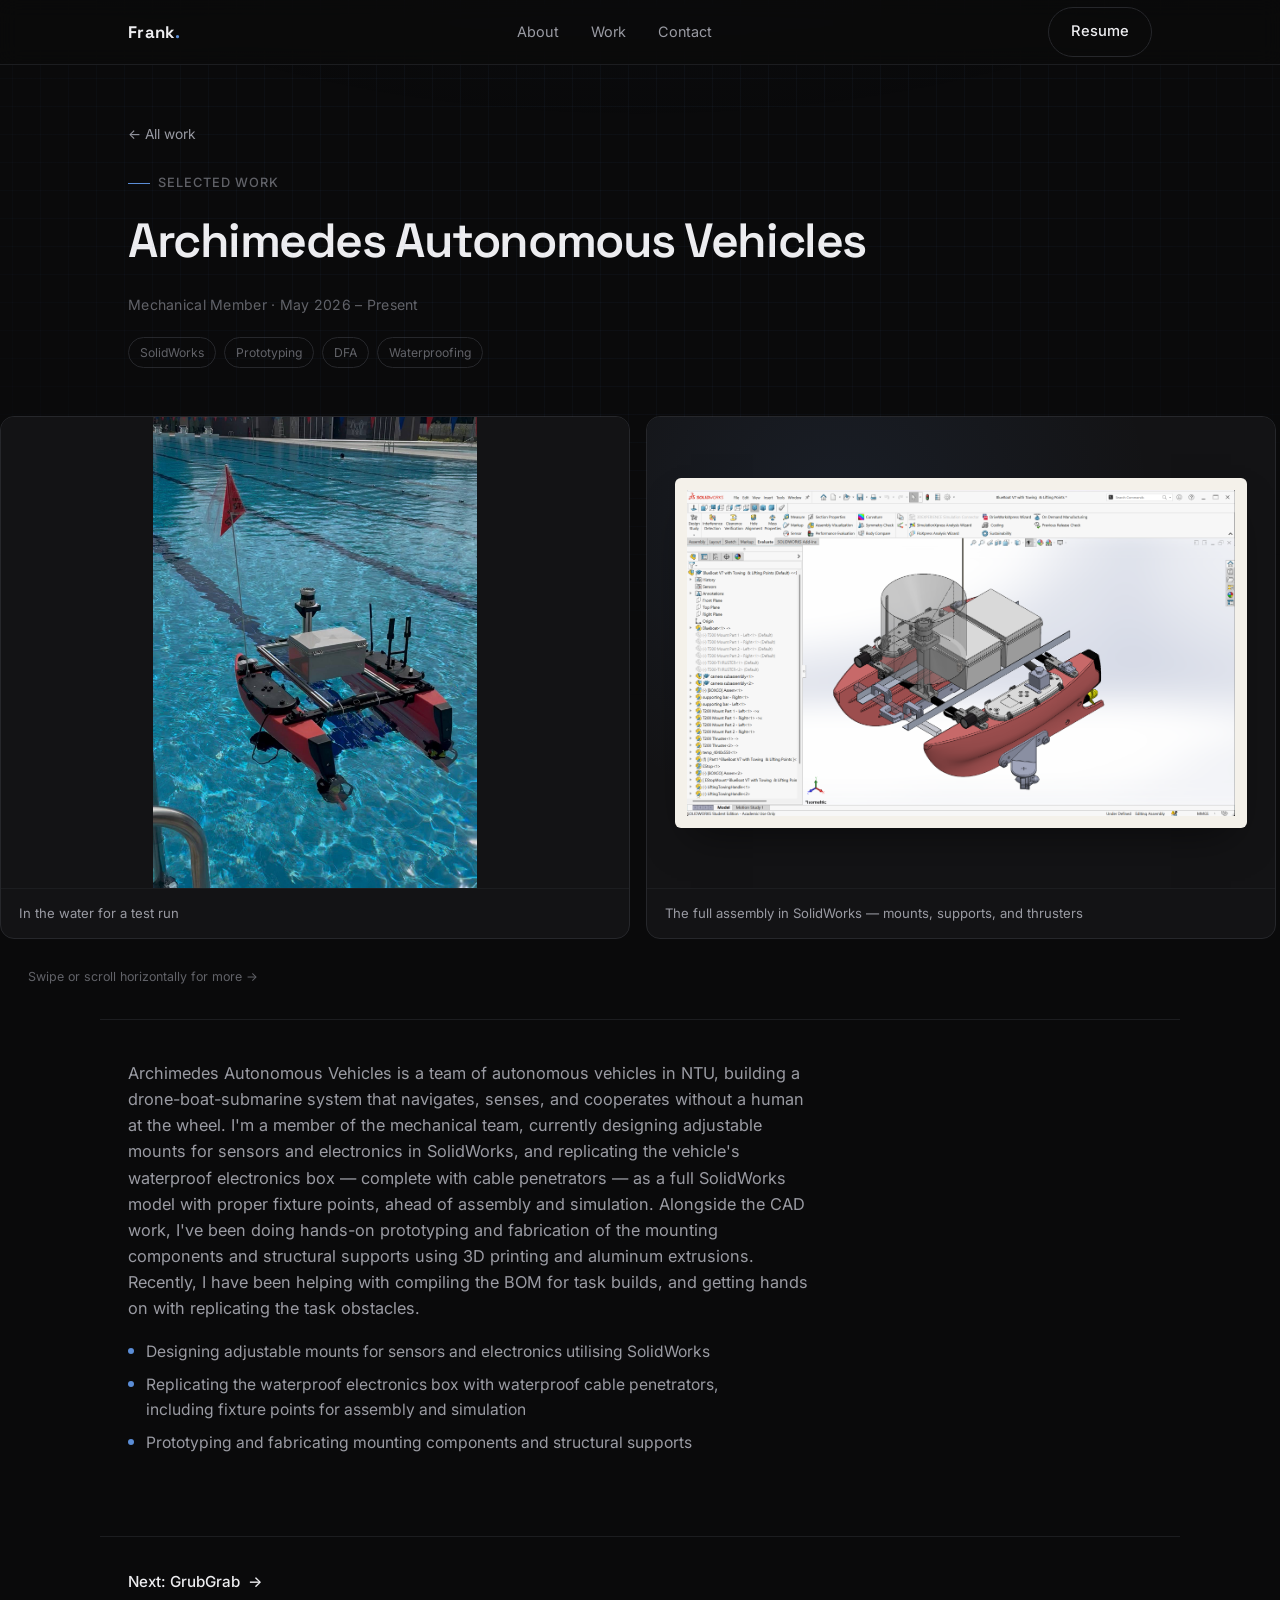
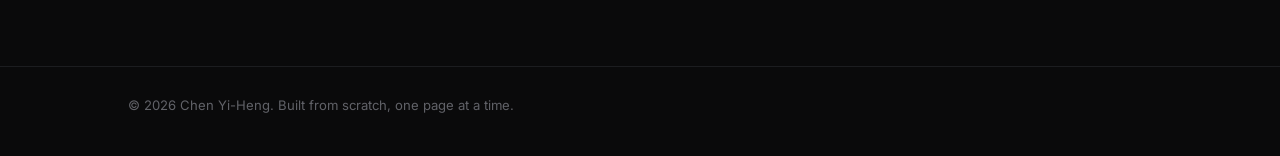
==== work/archimedes-aav.html @ 30d4025e "Initial commit: clean deployable copy of the portfolio site Contains only files actually referenced " ====
<!DOCTYPE html>
<html lang="en">
<head>
<meta charset="UTF-8">
<meta name="viewport" content="width=device-width, initial-scale=1.0">
<title>Chen Yi-Heng — AAV</title>
<meta name="description" content="Archimedes Autonomous Vehicles: mechanical design for an autonomous surface vehicle at NTU.">
<link rel="icon" type="image/svg+xml" href="../assets/img/favicon.svg">
<link rel="preconnect" href="https://fonts.googleapis.com">
<link rel="preconnect" href="https://fonts.gstatic.com" crossorigin>
<link href="https://fonts.googleapis.com/css2?family=Space+Grotesk:wght@400;500;600;700&family=Inter:wght@400;500;600&display=swap" rel="stylesheet">
<link rel="stylesheet" href="../assets/css/style.css">
</head>
<body>

<div class="bg-layer">
  <div class="grain"></div>
  <div class="spotlight"></div>
</div>
<div class="custom-cursor" id="customCursor"></div>

<header class="site-header">
  <div class="wrap header-inner">
    <a class="logo" href="../index.html">Frank<span class="logo-dot">.</span></a>
    <nav class="nav">
      <a href="../index.html#about">About</a>
      <a href="../index.html#work">Work</a>
      <a href="../index.html#contact">Contact</a>
    </nav>
    <a class="btn btn-ghost nav-cta" href="../assets/files/Chen-YiHeng-Resume.pdf" target="_blank" rel="noopener">Resume</a>
  </div>
</header>

<main>

  <section class="detail-hero wrap">
    <a class="back-link" href="../index.html#work">← All work</a>
    <p class="section-label">Selected Work</p>
    <h1>Archimedes Autonomous Vehicles</h1>
    <span class="project-meta">Mechanical Member · May 2026 – Present</span>
    <div class="project-tags">
      <span>SolidWorks</span><span>Prototyping</span><span>DFA</span><span>Waterproofing</span>
    </div>
  </section>

  <section class="gallery-section">
    <div class="gallery">
      <figure class="gallery-item is-portrait">
        <div class="gallery-media"><img src="../assets/img/aav-1-photo.jpg" alt="Archimedes autonomous surface vehicle floating in a test pool" loading="lazy"></div>
        <figcaption class="gallery-caption">In the water for a test run</figcaption>
      </figure>
      <figure class="gallery-item is-diagram">
        <div class="gallery-media"><img src="../assets/img/aav-2-solidworks.png" alt="SolidWorks assembly of the Archimedes vehicle with the feature tree showing designed mounts and supports" loading="lazy"></div>
        <figcaption class="gallery-caption">The full assembly in SolidWorks — mounts, supports, and thrusters</figcaption>
      </figure>
    </div>
  </section>
  <p class="gallery-hint">Swipe or scroll horizontally for more →</p>

  <section class="detail-body wrap">
    <p>
      Archimedes Autonomous Vehicles is a team of autonomous vehicles in NTU, building a
      drone-boat-submarine system that navigates, senses, and cooperates without a human
      at the wheel. I'm a member of the mechanical team, currently designing adjustable
      mounts for sensors and electronics in SolidWorks, and replicating the vehicle's
      waterproof electronics box — complete with cable penetrators — as a full SolidWorks
      model with proper fixture points, ahead of assembly and simulation. Alongside the
      CAD work, I've been doing hands-on prototyping and fabrication of the mounting
      components and structural supports using 3D printing and aluminum extrusions.
      Recently, I have been helping with compiling the BOM for task builds, and getting
      hands on with replicating the task obstacles.
    </p>
    <ul class="project-points">
      <li>Designing adjustable mounts for sensors and electronics utilising SolidWorks</li>
      <li>Replicating the waterproof electronics box with waterproof cable penetrators, including fixture points for assembly and simulation</li>
      <li>Prototyping and fabricating mounting components and structural supports</li>
    </ul>
  </section>

  <nav class="detail-nav wrap">
    <a href="grubgrab.html">Next: GrubGrab <span class="arrow">→</span></a>
  </nav>

</main>

<footer class="site-footer">
  <div class="wrap footer-inner">
    <p>&copy; 2026 Chen Yi-Heng. Built from scratch, one page at a time.</p>
  </div>
</footer>

<script src="../assets/js/main.js"></script>
</body>
</html>
---- assets/css/style.css ----
/* ---------------------------------------------------
   Tokens
--------------------------------------------------- */
:root{
  --bg: #0a0a0b;
  --bg-alt: #131315;
  --surface: #17181b;
  --surface-hover: #1d1e22;
  --border: #26272b;
  --border-soft: #1c1d20;

  --text: #ededf0;
  --text-muted: #9a9ba3;
  --text-faint: #616268;

  --accent: #5b8dd6;
  --accent-bright: #78a5e8;
  --on-accent: #f5f8fd;
  --accent-soft: rgba(91, 141, 214, 0.12);
  --accent-line: rgba(91, 141, 214, 0.35);

  --font-head: "Space Grotesk", "Inter", system-ui, sans-serif;
  --font-body: "Inter", system-ui, -apple-system, sans-serif;

  --wrap: 1080px;
  --radius: 14px;
}

/* ---------------------------------------------------
   Reset
--------------------------------------------------- */
*, *::before, *::after{ box-sizing: border-box; }
/* No CSS scroll-behavior: smooth here — it fights the JS-driven snap in
   main.js (both would try to animate the scroll position at once). Anchor
   links and the magnetic Work-section snap are both handled in JS instead,
   via scrollIntoView, so there's a single source of scroll animation. */
body{
  margin: 0;
  background: var(--bg);
  color: var(--text);
  font-family: var(--font-body);
  font-size: 16px;
  line-height: 1.6;
  -webkit-font-smoothing: antialiased;
}
img{ max-width: 100%; display: block; }
a{ color: inherit; text-decoration: none; }
h1, h2, h3, h4{ font-family: var(--font-head); margin: 0; font-weight: 600; }
p{ margin: 0; }
ul{ margin: 0; padding: 0; list-style: none; }

.wrap{
  max-width: var(--wrap);
  margin: 0 auto;
  padding: 0 28px;
}

.text-muted{ color: var(--text-muted); font-weight: 400; }

/* Background layer: grid + spotlight glow, isolated into their own
   stacking context so nothing they do (blend modes, opacity, transforms)
   can ever paint above real page content. Every box/panel is opaque and
   comes later in the DOM, so it always covers this layer completely. */
.bg-layer{
  position: fixed;
  inset: 0;
  z-index: 0;
  isolation: isolate;
  pointer-events: none;
}

.grain{
  position: fixed;
  inset: -10vh -10vw;
  pointer-events: none;
  will-change: transform;
  background:
    repeating-linear-gradient(to right, rgba(91,141,214,0.045) 0, rgba(91,141,214,0.045) 1px, transparent 1px, transparent 28px),
    repeating-linear-gradient(to bottom, rgba(91,141,214,0.045) 0, rgba(91,141,214,0.045) 1px, transparent 1px, transparent 28px),
    radial-gradient(ellipse 80% 50% at 50% -10%, rgba(91,141,214,0.05), transparent 60%),
    radial-gradient(ellipse 60% 40% at 100% 100%, rgba(91,141,214,0.035), transparent 60%);
  mask-image: radial-gradient(ellipse 70% 60% at 50% 20%, #000 40%, transparent 92%);
  -webkit-mask-image: radial-gradient(ellipse 70% 60% at 50% 20%, #000 40%, transparent 92%);
}

/* soft light that follows the pointer, illuminating the grid beneath it.
   Wrapped with .grain in an isolated, z-index:0 background layer (see
   .bg-layer) so plain alpha compositing — not a blend mode — decides what
   shows through: any opaque box painted after it in the DOM simply covers
   it, no exceptions. */
.spotlight{
  position: fixed;
  inset: 0;
  pointer-events: none;
  opacity: 0;
  transition: opacity 0.4s ease;
  background: radial-gradient(
    circle 150px at var(--sx, 50%) var(--sy, 30%),
    rgba(133, 176, 234, 0.14),
    rgba(133, 176, 234, 0.05) 45%,
    transparent 72%
  );
}
.spotlight.is-active{ opacity: 1; }

/* ---------------------------------------------------
   Header
--------------------------------------------------- */
.site-header{
  position: sticky;
  top: 0;
  z-index: 50;
  backdrop-filter: blur(10px);
  background: rgba(10, 10, 11, 0.7);
  border-bottom: 1px solid var(--border-soft);
  transition: background 0.2s ease;
}
.site-header.is-scrolled{
  background: rgba(10, 10, 11, 0.92);
}
.header-inner{
  display: flex;
  align-items: center;
  justify-content: space-between;
  height: 64px;
}
.logo{
  font-family: var(--font-head);
  font-weight: 700;
  font-size: 1.05rem;
  letter-spacing: 0.02em;
  transition: opacity 0.15s ease;
}
.logo:hover{ opacity: 0.8; }
.logo:active{ opacity: 0.6; }
.logo-dot{ color: var(--accent); }

.nav{
  display: flex;
  gap: 32px;
}
.nav a{
  font-size: 0.9rem;
  color: var(--text-muted);
  transition: color 0.15s ease;
}
.nav a:hover{ color: var(--text); }
.nav a:active{ opacity: 0.6; }

.nav-cta{ font-size: 0.85rem; padding: 8px 16px; }

/* ---------------------------------------------------
   Buttons
--------------------------------------------------- */
.btn{
  display: inline-flex;
  align-items: center;
  justify-content: center;
  padding: 12px 22px;
  border-radius: 999px;
  font-size: 0.92rem;
  font-weight: 500;
  border: 1px solid transparent;
  transition: all 0.18s ease;
  white-space: nowrap;
}
.btn-primary{
  background: var(--accent);
  color: var(--on-accent);
}
.btn-primary:hover{
  background: var(--accent-bright);
  transform: translateY(-1px);
}
.btn-ghost{
  border-color: var(--border);
  color: var(--text);
}
.btn-ghost:hover{
  border-color: var(--accent-line);
  background: var(--accent-soft);
}
/* Feedback fires the instant the button is pressed, not on release —
   overrides the hover lift so pressing reads as pressing down, not up. */
.btn:active{
  transform: scale(0.96);
  transition: transform 100ms ease-out;
}

/* ---------------------------------------------------
   Hero
--------------------------------------------------- */
.hero{
  position: relative;
  z-index: 1;
  min-height: 100svh;
  min-height: 100vh;
  display: grid;
  grid-template-columns: 1.15fr 0.85fr;
  gap: 56px;
  align-items: center;
  padding: 96px 28px 120px;
}

.scroll-cue{
  position: absolute;
  left: 50%;
  bottom: 36px;
  transform: translateX(-50%);
  width: 26px;
  height: 42px;
  border: 1.5px solid var(--border);
  border-radius: 999px;
  display: flex;
  justify-content: center;
  padding-top: 8px;
  transition: border-color 0.2s ease, transform 100ms ease-out;
}
.scroll-cue:hover{ border-color: var(--accent-line); }
.scroll-cue:active{ transform: translateX(-50%) scale(0.9); }
.scroll-cue span{
  width: 4px;
  height: 8px;
  border-radius: 999px;
  background: var(--accent);
  animation: scroll-cue-drop 1.8s ease-in-out infinite;
}
@keyframes scroll-cue-drop{
  0%{ transform: translateY(0); opacity: 1; }
  70%{ transform: translateY(14px); opacity: 0; }
  71%{ transform: translateY(0); opacity: 0; }
  100%{ transform: translateY(0); opacity: 1; }
}
@media (max-width: 640px){
  .scroll-cue{ display: none; }
}
.eyebrow{
  font-size: 0.8rem;
  letter-spacing: 0.08em;
  text-transform: uppercase;
  color: var(--accent);
  margin-bottom: 18px;
  font-weight: 500;
}
.eyebrow::before, .section-label::before{
  content: "";
  display: inline-block;
  width: 0;
  height: 1px;
  margin-right: 0;
  background: var(--accent);
  vertical-align: middle;
  transition: width 0.7s cubic-bezier(0.16, 1, 0.3, 1), margin-right 0.7s cubic-bezier(0.16, 1, 0.3, 1);
}
.eyebrow.is-visible::before, .section-label.is-visible::before{
  width: 22px;
  margin-right: 8px;
}
.hero-text h1{
  font-size: clamp(2.4rem, 5vw, 3.6rem);
  line-height: 1.08;
  /* Tracking tightens as text gets larger — the same -0.01em that suits a
     small heading reads too loose at display size. */
  letter-spacing: -0.03em;
  margin-bottom: 22px;
}
.hero-lede{
  color: var(--text-muted);
  font-size: 1.08rem;
  max-width: 46ch;
  margin-bottom: 34px;
}
.hero-actions{
  display: flex;
  gap: 14px;
  flex-wrap: wrap;
}

.hero-media{
  position: relative;
  justify-self: center;
}
.hero-frame{
  width: min(320px, 60vw);
  aspect-ratio: 4 / 5;
  border-radius: var(--radius);
  overflow: hidden;
  border: 1px solid var(--border);
  background: var(--surface);
  box-shadow: 0 30px 60px -20px rgba(0,0,0,0.6);
}
.hero-frame img{
  width: 100%;
  height: 100%;
  object-fit: cover;
  filter: grayscale(15%) contrast(1.04);
}
.hero-tag{
  position: absolute;
  bottom: -16px;
  left: -16px;
  background: var(--surface);
  border: 1px solid var(--border);
  padding: 8px 16px;
  border-radius: 999px;
  font-size: 0.78rem;
  color: var(--text-muted);
  letter-spacing: 0.03em;
}

/* ---------------------------------------------------
   Sections (shared)
--------------------------------------------------- */
.section{
  position: relative;
  z-index: 1;
  padding: 88px 0;
  border-top: 1px solid var(--border-soft);
}
.section-label{
  font-size: 0.8rem;
  letter-spacing: 0.08em;
  text-transform: uppercase;
  color: var(--text-faint);
  margin-bottom: 14px;
  font-weight: 500;
}
.section-title{
  font-size: clamp(1.6rem, 3vw, 2.1rem);
  letter-spacing: -0.015em;
  margin-bottom: 44px;
}

/* ---------------------------------------------------
   About
--------------------------------------------------- */
.about-grid{
  display: grid;
  grid-template-columns: 1.4fr 1fr;
  gap: 60px;
  margin-bottom: 48px;
}
.about-copy p{
  color: var(--text-muted);
  margin-bottom: 18px;
  font-size: 1.02rem;
}
.about-copy p:last-child{ margin-bottom: 0; }

.about-facts{
  display: grid;
  grid-template-columns: 1fr 1fr;
  gap: 1px;
  background: var(--border-soft);
  border: 1px solid var(--border-soft);
  border-radius: var(--radius);
  overflow: hidden;
  align-content: start;
  align-self: start;
}
.fact{
  background: var(--bg);
  padding: 22px 20px;
  display: flex;
  flex-direction: column;
  gap: 6px;
}
.fact-value{
  font-family: var(--font-head);
  font-size: 1.7rem;
  font-weight: 700;
  color: var(--accent);
}
.fact-unit{
  font-size: 1rem;
  color: var(--text-muted);
  font-weight: 500;
}
.fact-label{
  font-size: 0.82rem;
  color: var(--text-muted);
}

.skills{
  display: flex;
  flex-wrap: wrap;
  gap: 10px;
}
.skill-tag{
  font-size: 0.82rem;
  color: var(--text-muted);
  border: 1px solid var(--border);
  padding: 7px 14px;
  border-radius: 999px;
  background: var(--surface);
}

/* ---------------------------------------------------
   Project meta / tags / points
   Shared primitives used by both the homepage scene cards (.scene-text
   .project-meta etc.) and the subpage detail-hero/detail-body sections —
   not tied to any one layout, so they live outside both.
--------------------------------------------------- */
.project-meta{
  font-size: 0.8rem;
  color: var(--text-faint);
  letter-spacing: 0.02em;
}
.project-points{
  display: flex;
  flex-direction: column;
  gap: 8px;
}
.project-points li{
  position: relative;
  padding-left: 18px;
  font-size: 0.9rem;
  color: var(--text-muted);
}
.project-points li::before{
  content: "";
  position: absolute;
  left: 0;
  top: 0.55em;
  width: 6px;
  height: 6px;
  border-radius: 50%;
  background: var(--accent);
}
.project-tags{
  display: flex;
  flex-wrap: wrap;
  gap: 8px;
  margin-top: 4px;
}
.project-tags span{
  font-size: 0.76rem;
  color: var(--text-faint);
  border: 1px solid var(--border);
  padding: 5px 11px;
  border-radius: 999px;
}

/* ---------------------------------------------------
   Work scenes (homepage) + Contact
   Each project gets its own full-height "beat" as you scroll, but the
   image itself stays contained in a normal, bordered panel — same width
   and edge-margin as every other element on the site (via .wrap) — so
   sizing stays consistent and predictable regardless of the source
   image's aspect ratio, instead of an edge-to-edge crop that varies.
--------------------------------------------------- */
.work-intro{
  padding-bottom: 40px;
}

.scenes{
  display: flex;
  flex-direction: column;
}

.scene{
  position: relative;
  min-height: min(100svh, 760px);
  min-height: min(100vh, 760px);
  display: flex;
  align-items: center;
  border-top: 1px solid var(--border-soft);
}

.scene-row{
  position: relative;
  z-index: 1;
  display: grid;
  grid-template-columns: 1.05fr 1fr;
  gap: 64px;
  align-items: center;
  padding-top: 64px;
  padding-bottom: 64px;
  pointer-events: none;
}
.scene-row-reverse{ direction: rtl; }
.scene-row-reverse > *{ direction: ltr; }

.scene-media{
  position: relative;
  aspect-ratio: 4 / 3;
  border-radius: var(--radius);
  overflow: hidden;
  border: 1px solid var(--border);
  background: var(--bg-alt);
  box-shadow: 0 30px 60px -24px rgba(0,0,0,0.55);
}
.scene-media img{
  width: 100%;
  height: 100%;
  object-fit: cover;
  will-change: transform;
}
.scene-media.is-diagram{
  display: flex;
  align-items: center;
  justify-content: center;
  padding: 32px;
  background:
    radial-gradient(circle at 30% 20%, rgba(91,141,214,0.09), transparent 55%),
    var(--bg-alt);
}
.scene-media.is-diagram img{
  width: auto;
  height: auto;
  max-width: 100%;
  max-height: 100%;
  object-fit: contain;
  border-radius: 6px;
  background: #f4f1ea;
  padding: 12px;
  box-shadow: 0 20px 40px -16px rgba(0,0,0,0.5);
}

.scene-text{
  display: flex;
  flex-direction: column;
  gap: 14px;
}
.scene-index{
  font-family: var(--font-head);
  font-size: 0.8rem;
  letter-spacing: 0.08em;
  color: var(--accent);
}
.scene-index-row{
  display: flex;
  align-items: center;
  gap: 12px;
}
.current-badge{
  display: inline-flex;
  align-items: center;
  gap: 6px;
  font-size: 0.72rem;
  font-weight: 600;
  letter-spacing: 0.04em;
  text-transform: uppercase;
  color: var(--accent-bright);
  border: 1px solid var(--accent-line);
  background: var(--accent-soft);
  padding: 4px 10px;
  border-radius: 999px;
}
.current-badge::before{
  content: "";
  width: 6px;
  height: 6px;
  border-radius: 50%;
  background: var(--accent-bright);
}
.scene-title{
  font-size: clamp(1.7rem, 3.4vw, 2.4rem);
  line-height: 1.08;
  letter-spacing: -0.02em;
}
.scene-text .project-meta{
  font-size: 0.85rem;
}
.scene-hook{
  font-size: 1.05rem;
  line-height: 1.55;
  color: var(--text);
  max-width: 48ch;
  margin: 4px 0 2px;
}
.scene-text .project-tags{ margin-top: 2px; }

/* The button is the only clickable part of a Work card — not the whole
   card — so hovering/scrolling past the rest of the blurb can never leave
   the custom cursor stuck in its "hovering a link" state. */
.scene-cta{
  display: inline-flex;
  align-items: center;
  gap: 8px;
  align-self: flex-start;
  margin-top: 10px;
  padding: 10px 20px;
  border-radius: 999px;
  border: 1px solid var(--border);
  background: var(--surface);
  font-size: 0.88rem;
  font-weight: 500;
  color: var(--text);
  /* .scene-row sets pointer-events:none so the rest of the card is
     click-through; this is the one child that opts back in. */
  pointer-events: auto;
  transition: border-color 0.2s ease, background 0.2s ease, transform 100ms ease-out;
}
.scene-cta:hover{
  border-color: var(--accent-line);
  background: var(--accent-soft);
}
.scene-cta:hover .arrow{ transform: translateX(3px); }
.scene-cta:active{ transform: scale(0.96); }
.scene-cta .arrow{ display: inline-block; transition: transform 0.2s ease; }

.scene-contact{
  align-items: center;
  justify-content: center;
  border-top: 1px solid var(--border-soft);
}
.scene-contact .scene-content{
  display: flex;
  flex-direction: column;
  align-items: flex-start;
  width: 100%;
}

@media (max-width: 860px){
  .scene-row{
    grid-template-columns: 1fr;
    padding-top: 48px;
    padding-bottom: 48px;
    gap: 28px;
  }
  .scene-row-reverse{ direction: ltr; }
}
@media (max-width: 640px){
  .scene{ min-height: auto; }
  .scene-media{ aspect-ratio: 4 / 3; }
}

/* ---------------------------------------------------
   Contact
--------------------------------------------------- */
.section-contact{ padding-bottom: 120px; }
.contact-lede{
  color: var(--text-muted);
  max-width: 50ch;
  margin-bottom: 36px;
  font-size: 1.02rem;
}
.contact-links{
  display: grid;
  grid-template-columns: repeat(2, 1fr);
  gap: 1px;
  background: var(--border-soft);
  border: 1px solid var(--border-soft);
  border-radius: var(--radius);
  overflow: hidden;
}
.contact-link{
  background: var(--bg);
  padding: 28px 24px;
  display: flex;
  flex-direction: column;
  gap: 8px;
  transition: background 0.2s ease, transform 100ms ease-out;
}
.contact-link:hover{ background: var(--surface); }
.contact-link:active{ background: var(--surface-hover); transform: scale(0.98); }
.contact-label{
  font-size: 0.76rem;
  text-transform: uppercase;
  letter-spacing: 0.06em;
  color: var(--text-faint);
}
.contact-value{
  font-size: 1rem;
  color: var(--text);
  font-weight: 500;
  overflow-wrap: break-word;
  word-break: break-word;
}

/* ---------------------------------------------------
   Project detail pages
--------------------------------------------------- */
.back-link{
  display: inline-flex;
  align-items: center;
  gap: 6px;
  font-size: 0.86rem;
  color: var(--text-muted);
  margin-bottom: 28px;
  transition: color 0.15s ease;
}
.back-link:hover{ color: var(--accent); }
.back-link:active{ opacity: 0.6; }

.detail-hero{
  padding-top: 56px;
  padding-bottom: 48px;
}
.detail-hero .section-label{ margin-bottom: 10px; }
.detail-hero h1{
  font-size: clamp(2rem, 4.4vw, 3rem);
  letter-spacing: -0.03em;
  margin-bottom: 14px;
}
.detail-hero .project-meta{
  font-size: 0.88rem;
  display: block;
  margin-bottom: 20px;
}
.detail-hero .project-tags{ margin-top: 4px; }

.gallery-section{
  padding: 0 0 8px;
}
.gallery{
  display: flex;
  overflow-x: auto;
  scroll-snap-type: x proximity;
  gap: 16px;
  padding: 0 28px 20px;
  scrollbar-width: thin;
  scrollbar-color: var(--border) transparent;
  -webkit-overflow-scrolling: touch;
}
.gallery::-webkit-scrollbar{ height: 8px; }
.gallery::-webkit-scrollbar-track{ background: transparent; }
.gallery::-webkit-scrollbar-thumb{ background: var(--border); border-radius: 999px; }

.gallery-item{
  flex: 0 0 auto;
  width: min(720px, 82vw, 70vh);
  scroll-snap-align: start;
  margin: 0;
  border: 1px solid var(--border);
  border-radius: var(--radius);
  overflow: hidden;
  background: var(--bg-alt);
  display: flex;
  flex-direction: column;
}
.gallery-item .gallery-media{
  position: relative;
  aspect-ratio: 4 / 3;
  overflow: hidden;
  display: flex;
  align-items: center;
  justify-content: center;
  background: var(--bg-alt);
}
.gallery-item.is-diagram .gallery-media{
  background:
    radial-gradient(circle at 30% 20%, rgba(91,141,214,0.09), transparent 55%),
    var(--bg-alt);
  padding: 28px;
}
.gallery-item img, .gallery-item video{
  width: 100%;
  height: 100%;
  object-fit: cover;
}
.gallery-item.is-diagram img{
  width: auto;
  height: auto;
  max-width: 100%;
  max-height: 100%;
  object-fit: contain;
  border-radius: 6px;
  background: #f4f1ea;
  padding: 12px;
  box-shadow: 0 20px 40px -16px rgba(0,0,0,0.5);
}
/* Portrait photos: cover would crop the top/bottom off a tall shot, so
   scale it down to fit the 4:3 frame in full instead of cropping it. */
.gallery-item.is-portrait img{
  width: auto;
  height: auto;
  max-width: 100%;
  max-height: 100%;
  object-fit: contain;
}
/* Video: its aspect ratio rarely matches the 4:3 frame either, and cover
   was cropping the top and bottom off — scale it down to fit in full. */
.gallery-item.is-video video{
  width: auto;
  height: auto;
  max-width: 100%;
  max-height: 100%;
  object-fit: contain;
}
.gallery-caption{
  padding: 14px 18px;
  font-size: 0.82rem;
  color: var(--text-muted);
  border-top: 1px solid var(--border-soft);
}

.gallery-hint{
  padding: 0 28px;
  font-size: 0.78rem;
  color: var(--text-faint);
  margin-bottom: 32px;
}

.detail-body{
  padding-top: 40px;
  padding-bottom: 24px;
  border-top: 1px solid var(--border-soft);
}
.detail-body p{
  color: var(--text-muted);
  font-size: 1.02rem;
  margin-bottom: 18px;
  max-width: 68ch;
}
.detail-body .project-points{
  max-width: 60ch;
  margin: 8px 0 32px;
}
.detail-body .project-points li{
  font-size: 0.98rem;
}

.detail-placeholder{
  border: 1px dashed var(--border);
  border-radius: var(--radius);
  padding: 32px;
  color: var(--text-faint);
  font-size: 0.9rem;
  max-width: 60ch;
  margin-bottom: 32px;
}

.detail-nav{
  padding-top: 32px;
  padding-bottom: 72px;
  border-top: 1px solid var(--border-soft);
  margin-top: 24px;
}
.detail-nav a{
  display: inline-flex;
  align-items: center;
  gap: 8px;
  font-size: 0.95rem;
  color: var(--text);
  font-weight: 500;
}
.detail-nav a:hover{ color: var(--accent); }
.detail-nav a:active{ opacity: 0.6; }
.detail-nav .arrow{ transition: transform 0.2s ease; }
.detail-nav a:hover .arrow{ transform: translateX(3px); }

@media (max-width: 640px){
  .gallery-item{ width: 88vw; }
  .detail-hero{ padding: 40px 20px 36px; }
}

/* ---------------------------------------------------
   Footer
--------------------------------------------------- */
.site-footer{
  border-top: 1px solid var(--border-soft);
  padding: 28px 0 40px;
}
.footer-inner{
  display: flex;
  justify-content: space-between;
  flex-wrap: wrap;
  gap: 8px;
  font-size: 0.82rem;
  color: var(--text-faint);
}

/* ---------------------------------------------------
   Custom cursor
--------------------------------------------------- */
.custom-cursor{
  --cx: -100px;
  --cy: -100px;
  position: fixed;
  top: 0;
  left: 0;
  width: 18px;
  height: 18px;
  margin: -9px 0 0 -9px;
  border-radius: 50%;
  border: 1.5px solid var(--accent);
  pointer-events: none;
  z-index: 9999;
  opacity: 0;
  /* position tracks the pointer 1:1 with no easing — only size/opacity
     transition, so the ring never visibly lags behind the real cursor */
  transform: translate(var(--cx), var(--cy));
  transition: opacity 0.25s ease, width 0.18s ease, height 0.18s ease, margin 0.18s ease, background 0.2s ease, border-color 0.2s ease;
}
.custom-cursor.is-active{ opacity: 1; }
.custom-cursor.is-hover{
  width: 32px;
  height: 32px;
  margin: -16px 0 0 -16px;
  background: var(--accent-soft);
}
.custom-cursor.is-down{
  width: 14px;
  height: 14px;
  margin: -7px 0 0 -7px;
}

html.has-custom-cursor, html.has-custom-cursor body,
html.has-custom-cursor a, html.has-custom-cursor button{
  cursor: none;
}

/* ---------------------------------------------------
   Responsive
--------------------------------------------------- */
@media (max-width: 860px){
  .hero{
    grid-template-columns: 1fr;
    padding-top: 64px;
    text-align: left;
  }
  .hero-media{ justify-self: start; order: -1; margin-bottom: 8px; }
  .hero-frame{ width: min(240px, 50vw); }

  .about-grid{ grid-template-columns: 1fr; gap: 32px; }
  .about-facts{ grid-template-columns: 1fr 1fr; }

  .contact-links{ grid-template-columns: 1fr; }

  .nav{ display: none; }
}

@media (max-width: 520px){
  .header-inner{ height: 58px; }
  .hero{ padding: 48px 20px 80px; }
  .wrap{ padding: 0 20px; }
  .about-facts{ grid-template-columns: 1fr 1fr; }
}

/* ---------------------------------------------------
   Reduced motion
   A gentler equivalent, not nothing: the parallax, spotlight, grid drift,
   magnetic scroll-snap, and slide-up reveals are all gated off in main.js.
   What's left here is the pure-CSS looping/animated bits those JS checks
   can't reach directly.
--------------------------------------------------- */
@media (prefers-reduced-motion: reduce){
  .scroll-cue span{ animation: none; opacity: 1; }
  .eyebrow::before, .section-label::before{ transition: none; }
}

/* The header is the only translucent/blurred surface on the site — make it
   frostier/solid and drop the blur instead of just disabling it outright. */
@media (prefers-reduced-transparency: reduce){
  .site-header{
    backdrop-filter: none;
    background: var(--bg);
  }
  .site-header.is-scrolled{ background: var(--bg); }
}

/* Boost the token values everything else already reads from, rather than
   rewriting every bordered surface individually: hairline borders and
   faint/muted text are the two things this theme relies on most, and both
   are already routed through these custom properties everywhere. */
@media (prefers-contrast: more){
  :root{
    --border: #4a4c54;
    --border-soft: #34363c;
    --text-muted: #c8c9ce;
    --text-faint: #a3a4ab;
  }
  .site-header{ border-bottom-width: 1.5px; }
}
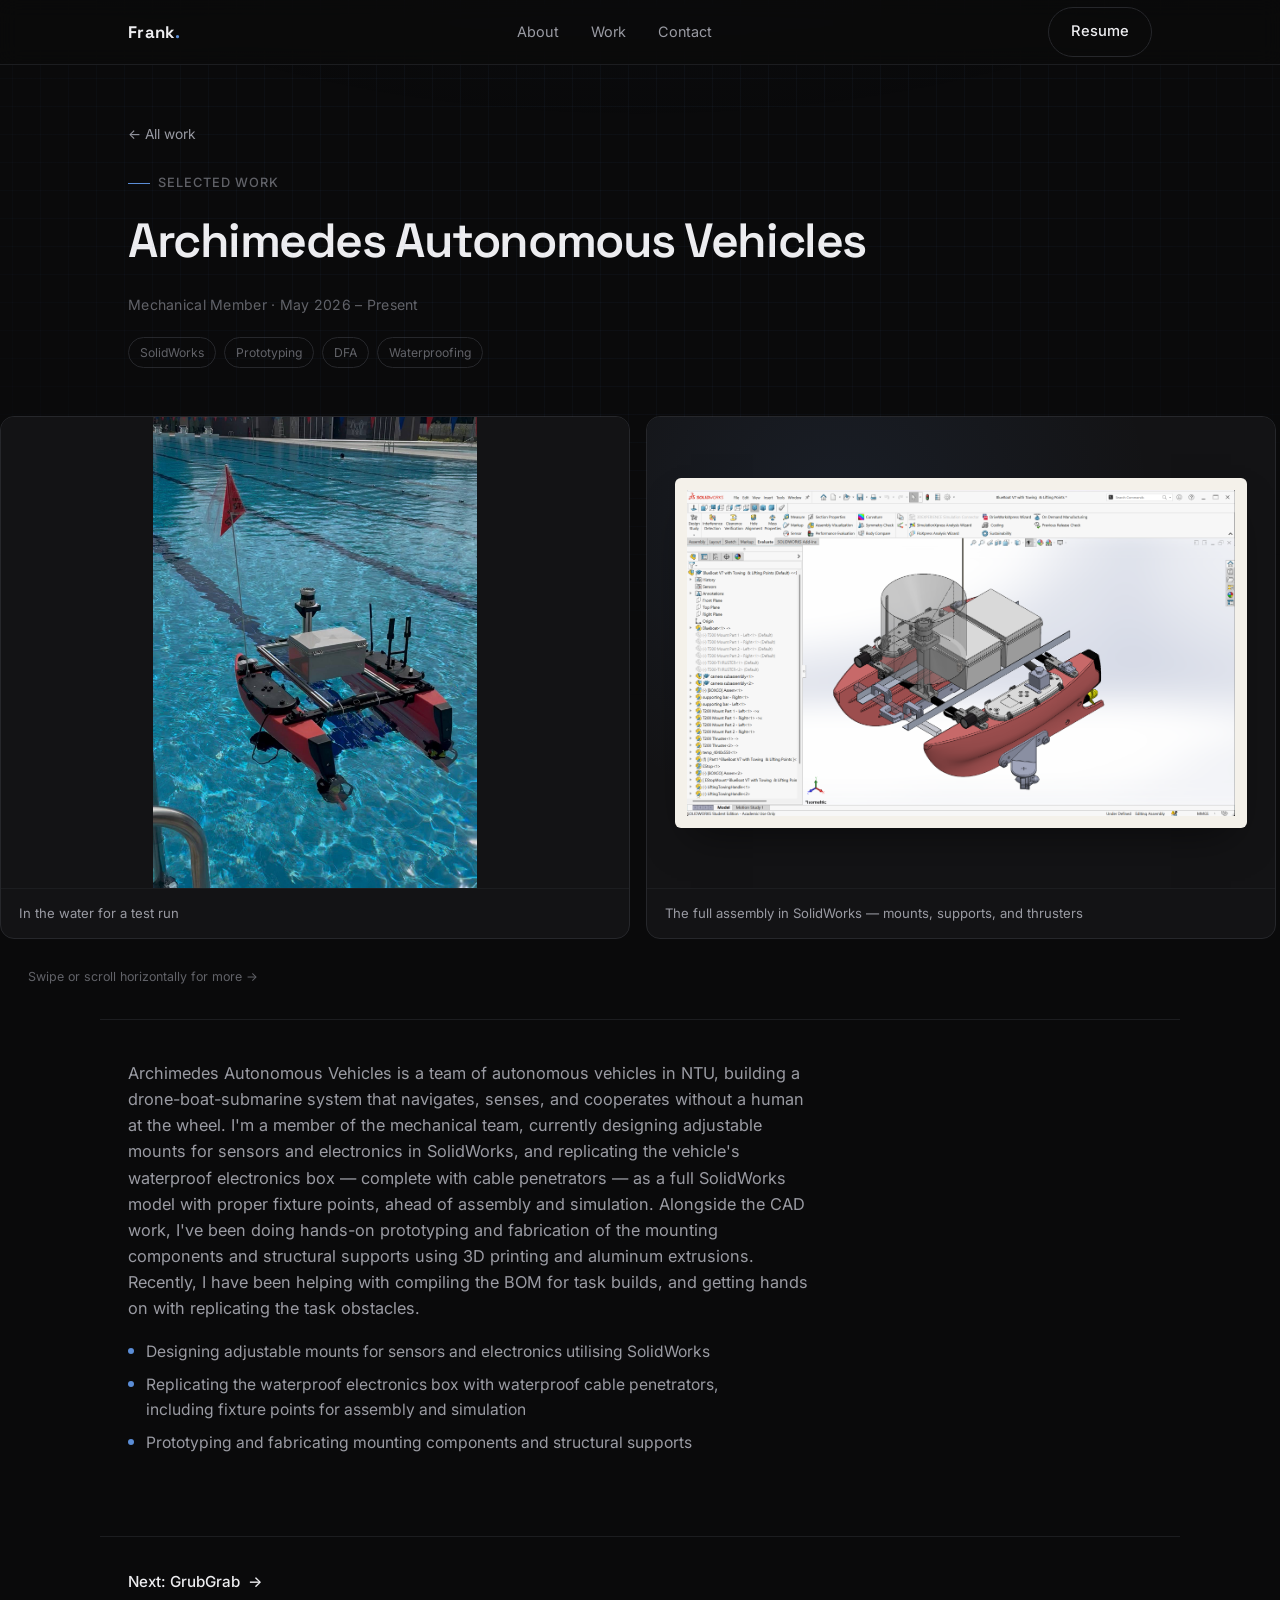
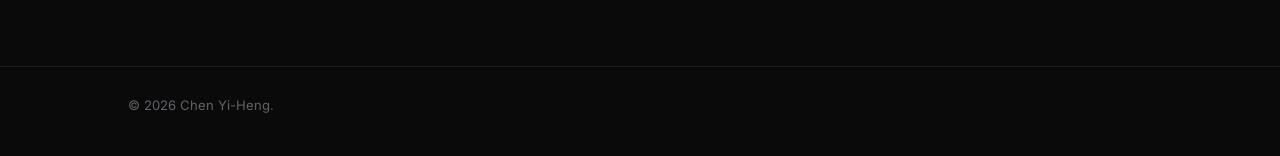
==== commit 7d2a5c84: "Trim footer to just the copyright line Co-Authored-By: Claude Sonnet 5 <noreply@anthropic.com>" ====
--- a/work/archimedes-aav.html
+++ b/work/archimedes-aav.html
@@ -85,7 +85,7 @@
 
 <footer class="site-footer">
   <div class="wrap footer-inner">
-    <p>&copy; 2026 Chen Yi-Heng. Built from scratch, one page at a time.</p>
+    <p>&copy; 2026 Chen Yi-Heng.</p>
   </div>
 </footer>
 
--- a/assets/css/style.css
+++ b/assets/css/style.css
@@ -600,7 +600,14 @@
 .scene-cta:active{ transform: scale(0.96); }
 .scene-cta .arrow{ display: inline-block; transition: transform 0.2s ease; }
 
+/* Unlike the project cards, Contact has no image to fill a forced-tall
+   section with — the generic .scene min-height (up to 760px) left large
+   dead space above/below its short content at every width from ~640px up
+   through desktop, most obviously where the content column narrows but
+   the box stays 760px tall. Contact just sizes to its own content instead. */
 .scene-contact{
+  min-height: auto;
+  padding: 88px 0;
   align-items: center;
   justify-content: center;
   border-top: 1px solid var(--border-soft);
@@ -629,7 +636,6 @@
 /* ---------------------------------------------------
    Contact
 --------------------------------------------------- */
-.section-contact{ padding-bottom: 120px; }
 .contact-lede{
   color: var(--text-muted);
   max-width: 50ch;
@@ -925,7 +931,11 @@
 @media (max-width: 520px){
   .header-inner{ height: 58px; }
   .hero{ padding: 48px 20px 80px; }
-  .wrap{ padding: 0 20px; }
+  /* Longhand only — this element is often also .hero/.scene-row/.detail-hero,
+     which set their own vertical padding at this breakpoint. A shorthand
+     `padding: 0 20px` here would win the cascade (later in the file, same
+     specificity) and silently zero out their top/bottom padding. */
+  .wrap{ padding-left: 20px; padding-right: 20px; }
   .about-facts{ grid-template-columns: 1fr 1fr; }
 }
 
